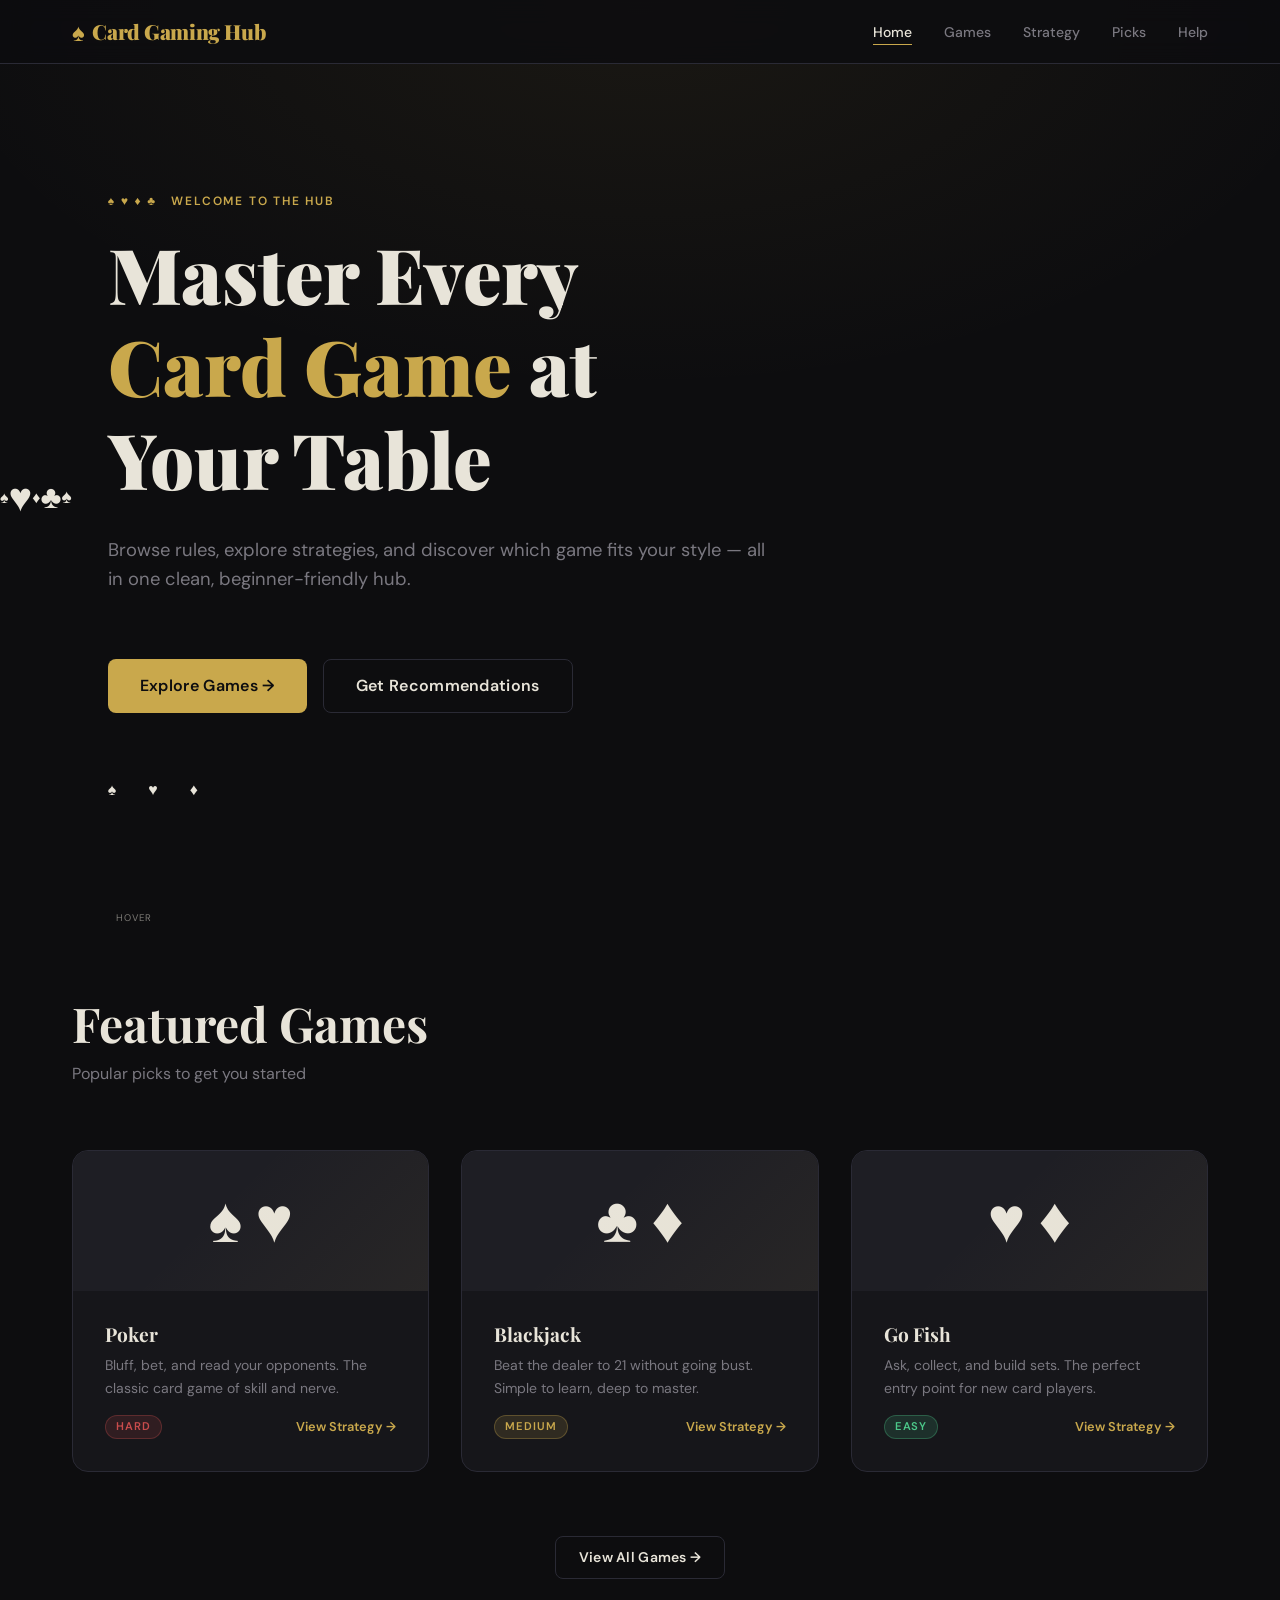
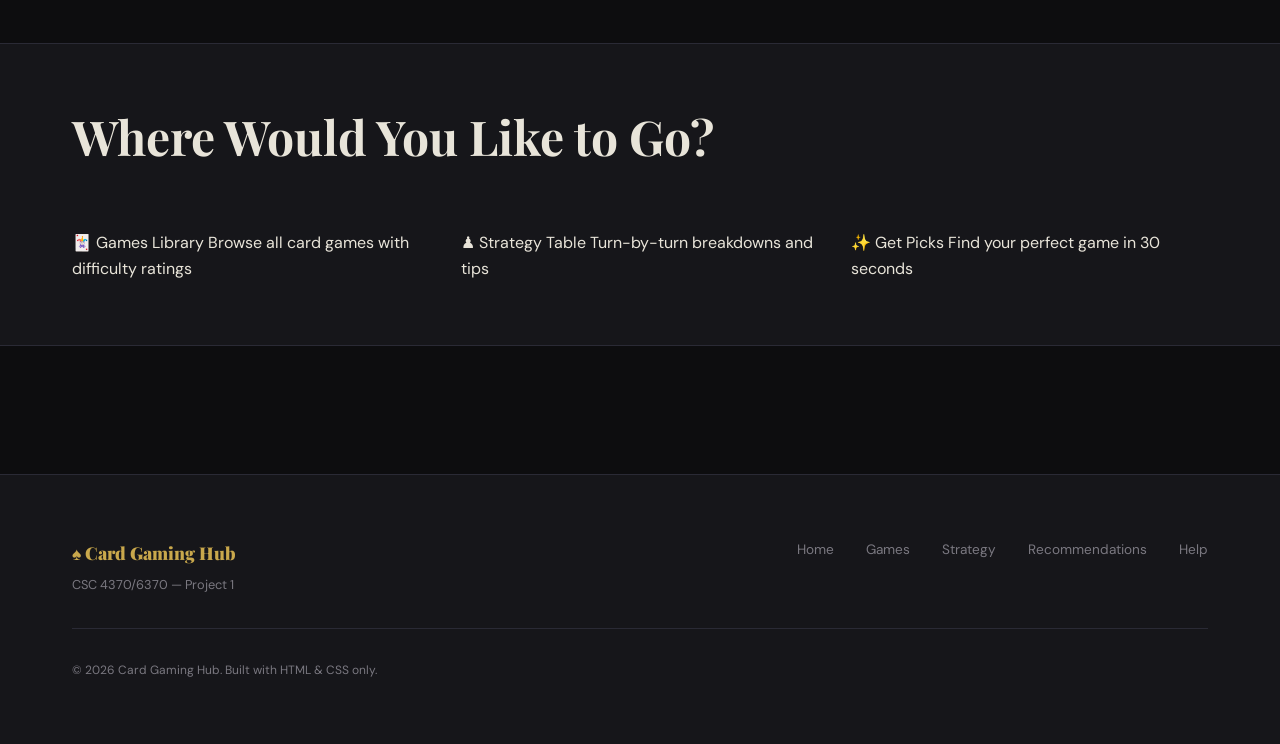
==== index.html @ ace617bd "Add homepage and games library pages Introduce index.html and games.html with full static content fo" ====
<!DOCTYPE html>
<html lang="en">
<head>
  <meta charset="UTF-8" />
  <meta name="viewport" content="width=device-width, initial-scale=1.0" />
  <meta name="description" content="Card Gaming Hub — Browse card games, learn strategies, and get personalized recommendations." />
  <title>Card Gaming Hub</title>
  <link rel="stylesheet" href="css/base.css" />
  <link rel="stylesheet" href="css/layout.css" />
  <link rel="stylesheet" href="css/components.css" />
  <link rel="stylesheet" href="css/animations.css" />
</head>
<body>

  <!-- ── Navigation ── -->
  <header role="banner">
    <nav class="navbar" aria-label="Main navigation">
      <div class="navbar__inner">
        <a href="index.html" class="navbar__logo" aria-label="Card Gaming Hub home">
          <span class="suit" aria-hidden="true">♠</span>
          Card Gaming Hub
        </a>
        <ul class="navbar__links" role="list">
          <li><a href="index.html" class="active" aria-current="page">Home</a></li>
          <li><a href="games.html">Games</a></li>
          <li><a href="strategy.html">Strategy</a></li>
          <li><a href="recommendations.html">Picks</a></li>
          <li><a href="about.html">Help</a></li>
        </ul>
      </div>
    </nav>
  </header>

  <!-- ── Main Content ── -->
  <main id="main-content">

    <!-- Hero Section -->
    <section class="hero" aria-labelledby="hero-title" style="
      min-height: 100vh;
      display: flex;
      align-items: center;
      position: relative;
      overflow: hidden;
      padding-top: 64px;
    ">
      <!-- Decorative floating suits -->
      <span class="suit-float" aria-hidden="true" style="top:15%; left:8%; animation-delay:0s;">♠</span>
      <span class="suit-float" aria-hidden="true" style="top:25%; right:10%; animation-delay:2s; font-size:2.5rem;">♥</span>
      <span class="suit-float" aria-hidden="true" style="bottom:30%; left:15%; animation-delay:4s; font-size:1rem;">♦</span>
      <span class="suit-float" aria-hidden="true" style="bottom:20%; right:18%; animation-delay:6s; font-size:2rem;">♣</span>
      <span class="suit-float" aria-hidden="true" style="top:60%; left:40%; animation-delay:3s; font-size:1.2rem;">♠</span>

      <!-- Background gradient -->
      <div aria-hidden="true" style="
        position:absolute; inset:0; z-index:0;
        background: radial-gradient(ellipse 80% 60% at 50% 0%, rgba(201,168,76,0.07) 0%, transparent 70%);
      "></div>

      <div class="container" style="position:relative; z-index:1; padding-top: var(--space-2xl); padding-bottom: var(--space-2xl);">
        <div style="max-width: 720px;">
          <p class="page-hero__eyebrow anim-fade-in" style="margin-bottom: var(--space-md);">
            ♠ ♥ ♦ ♣ &nbsp; Welcome to the Hub
          </p>
          <h1 id="hero-title" class="anim-fade-up delay-1" style="margin-bottom: var(--space-lg);">
            Master Every<br>
            <span class="accent">Card Game</span> at<br>
            Your Table
          </h1>
          <p class="anim-fade-up delay-2" style="
            font-size:1.15rem; color:var(--color-muted);
            max-width:52ch; margin-bottom: var(--space-xl);
          ">
            Browse rules, explore strategies, and discover which game fits your style —
            all in one clean, beginner-friendly hub.
          </p>
          <div class="anim-fade-up delay-3" style="display:flex; gap:var(--space-md); flex-wrap:wrap;">
            <a href="games.html" class="btn btn--primary btn--lg">
              Explore Games →
            </a>
            <a href="recommendations.html" class="btn btn--outline btn--lg">
              Get Recommendations
            </a>
          </div>
        </div>

        <!-- Hero card demo -->
        <div class="anim-fade-up delay-4" aria-hidden="true" style="
          margin-top: var(--space-xl);
          display: flex; gap: var(--space-lg); align-items: flex-end;
        ">
          <div class="flip-container" title="Hover to flip">
            <div class="flip-card" tabindex="0" role="img" aria-label="Card: Ace of Spades — strategy card">
              <div class="flip-card__face flip-card__front">
                ♠
                <span style="font-size:0.6rem; letter-spacing:.1em; position:absolute; bottom:6px; opacity:0.5; font-family:var(--font-body);">HOVER</span>
              </div>
              <div class="flip-card__face flip-card__back card-back-pattern">
              </div>
            </div>
          </div>
          <div class="flip-container" title="Hover to flip">
            <div class="flip-card" tabindex="0" role="img" aria-label="Card: King of Hearts — strategy card">
              <div class="flip-card__face flip-card__front red">
                ♥
              </div>
              <div class="flip-card__face flip-card__back card-back-pattern">
              </div>
            </div>
          </div>
          <div class="flip-container" title="Hover to flip">
            <div class="flip-card" tabindex="0" role="img" aria-label="Card: Queen of Diamonds — strategy card">
              <div class="flip-card__face flip-card__front red">
                ♦
              </div>
              <div class="flip-card__face flip-card__back card-back-pattern">
              </div>
            </div>
          </div>
        </div>
      </div>
    </section>

    <!-- Featured Games Section -->
    <section class="section" aria-labelledby="featured-title">
      <div class="container">
        <h2 id="featured-title" class="anim-fade-up" style="margin-bottom: 0.5rem;">Featured Games</h2>
        <p style="color:var(--color-muted); margin-bottom:var(--space-xl);" class="anim-fade-up delay-1">
          Popular picks to get you started
        </p>
        <div class="card-grid">
          <!-- Game Card 1 -->
          <article class="game-card anim-fade-up delay-1">
            <div class="game-card__visual">
              <span aria-hidden="true">♠ ♥</span>
            </div>
            <div class="game-card__body">
              <h3 class="game-card__title">Poker</h3>
              <p class="game-card__desc">Bluff, bet, and read your opponents. The classic card game of skill and nerve.</p>
              <div class="game-card__footer">
                <span class="badge badge--hard">Hard</span>
                <a href="strategy.html?game=poker" class="game-card__link">View Strategy →</a>
              </div>
            </div>
          </article>
          <!-- Game Card 2 -->
          <article class="game-card anim-fade-up delay-2">
            <div class="game-card__visual">
              <span aria-hidden="true">♣ ♦</span>
            </div>
            <div class="game-card__body">
              <h3 class="game-card__title">Blackjack</h3>
              <p class="game-card__desc">Beat the dealer to 21 without going bust. Simple to learn, deep to master.</p>
              <div class="game-card__footer">
                <span class="badge badge--medium">Medium</span>
                <a href="strategy.html?game=blackjack" class="game-card__link">View Strategy →</a>
              </div>
            </div>
          </article>
          <!-- Game Card 3 -->
          <article class="game-card anim-fade-up delay-3">
            <div class="game-card__visual">
              <span aria-hidden="true">♥ ♦</span>
            </div>
            <div class="game-card__body">
              <h3 class="game-card__title">Go Fish</h3>
              <p class="game-card__desc">Ask, collect, and build sets. The perfect entry point for new card players.</p>
              <div class="game-card__footer">
                <span class="badge badge--easy">Easy</span>
                <a href="strategy.html?game=gofish" class="game-card__link">View Strategy →</a>
              </div>
            </div>
          </article>
        </div>
        <div style="text-align:center; margin-top: var(--space-xl);">
          <a href="games.html" class="btn btn--outline">View All Games →</a>
        </div>
      </div>
    </section>

    <!-- Quick Nav Cards Section -->
    <section class="section" aria-labelledby="nav-section-title" style="background: var(--color-surface); border-top: 1px solid var(--color-border); border-bottom: 1px solid var(--color-border);">
      <div class="container">
        <h2 id="nav-section-title" class="anim-fade-up" style="margin-bottom: var(--space-xl);">Where Would You Like to Go?</h2>
        <nav aria-label="Hub sections" class="card-grid">
          <a href="games.html" class="nav-card anim-fade-up delay-1">
            <span class="nav-card__icon" aria-hidden="true">🃏</span>
            <span class="nav-card__title">Games Library</span>
            <span class="nav-card__desc">Browse all card games with difficulty ratings</span>
          </a>
          <a href="strategy.html" class="nav-card anim-fade-up delay-2">
            <span class="nav-card__icon" aria-hidden="true">♟</span>
            <span class="nav-card__title">Strategy Table</span>
            <span class="nav-card__desc">Turn-by-turn breakdowns and tips</span>
          </a>
          <a href="recommendations.html" class="nav-card anim-fade-up delay-3">
            <span class="nav-card__icon" aria-hidden="true">✨</span>
            <span class="nav-card__title">Get Picks</span>
            <span class="nav-card__desc">Find your perfect game in 30 seconds</span>
          </a>
        </nav>
      </div>
    </section>

  </main>

  <!-- ── Footer ── -->
  <footer class="site-footer" role="contentinfo">
    <div class="container">
      <div class="site-footer__inner">
        <div class="site-footer__brand">
          ♠ Card Gaming Hub
          <p>CSC 4370/6370 — Project 1</p>
        </div>
        <nav class="site-footer__nav" aria-label="Footer navigation">
          <a href="index.html">Home</a>
          <a href="games.html">Games</a>
          <a href="strategy.html">Strategy</a>
          <a href="recommendations.html">Recommendations</a>
          <a href="about.html">Help</a>
        </nav>
      </div>
      <div class="site-footer__bottom">
        &copy; 2026 Card Gaming Hub. Built with HTML &amp; CSS only.
      </div>
    </div>
  </footer>

  <script src="js/main.js"></script>
</body>
</html>
---- css/base.css ----
@import url('https://fonts.googleapis.com/css2?family=Playfair+Display:wght@400;700;900&family=DM+Sans:wght@300;400;500;600&display=swap');

/* ── CSS Custom Properties ── */
:root {
  /* Color Palette */
  --color-bg:        #0d0d0f;
  --color-surface:   #16161a;
  --color-surface-2: #1e1e24;
  --color-border:    #2a2a35;
  --color-accent:    #c9a84c;
  --color-accent-dim:#7a6030;
  --color-red:       #c94c4c;
  --color-green:     #4cc98a;
  --color-text:      #e8e4d9;
  --color-muted:     #7a7880;

  /* Typography */
  --font-display: 'Playfair Display', Georgia, serif;
  --font-body:    'DM Sans', sans-serif;

  /* Spacing Scale */
  --space-xs:  0.25rem;
  --space-sm:  0.5rem;
  --space-md:  1rem;
  --space-lg:  2rem;
  --space-xl:  4rem;
  --space-2xl: 8rem;

  /* Radii */
  --radius-sm: 4px;
  --radius-md: 8px;
  --radius-lg: 16px;
  --radius-xl: 24px;

  /* Shadows */
  --shadow-card: 0 4px 24px rgba(0,0,0,0.5);
  --shadow-glow: 0 0 32px rgba(201,168,76,0.15);

  /* Transitions */
  --transition-fast: 150ms ease;
  --transition-base: 300ms ease;
  --transition-slow: 600ms ease;
}

/* ── Reset ── */
*, *::before, *::after {
  box-sizing: border-box;
  margin: 0;
  padding: 0;
}

html {
  font-size: 16px;
  scroll-behavior: smooth;
}

body {
  font-family: var(--font-body);
  background-color: var(--color-bg);
  color: var(--color-text);
  line-height: 1.6;
  min-height: 100vh;
  -webkit-font-smoothing: antialiased;
}

img {
  max-width: 100%;
  display: block;
}

a {
  color: inherit;
  text-decoration: none;
}

ul, ol {
  list-style: none;
}

button {
  font-family: inherit;
  cursor: pointer;
  border: none;
  background: none;
}

/* ── Typography Scale ── */
h1, h2, h3, h4 {
  font-family: var(--font-display);
  line-height: 1.2;
}

h1 { font-size: clamp(2.5rem, 6vw, 5rem); font-weight: 900; }
h2 { font-size: clamp(1.8rem, 4vw, 3rem); font-weight: 700; }
h3 { font-size: clamp(1.2rem, 2.5vw, 1.8rem); font-weight: 700; }
h4 { font-size: 1.1rem; font-weight: 600; }

p { max-width: 65ch; }

/* ── Utility Classes ── */
.container {
  width: 100%;
  max-width: 1200px;
  margin: 0 auto;
  padding: 0 var(--space-lg);
}

.section {
  padding: var(--space-xl) 0;
}

.accent { color: var(--color-accent); }

.badge {
  display: inline-block;
  padding: 2px 10px;
  border-radius: 999px;
  font-size: 0.7rem;
  font-weight: 600;
  letter-spacing: 0.08em;
  text-transform: uppercase;
}
.badge--easy   { background: rgba(76,201,138,0.15); color: var(--color-green); border: 1px solid rgba(76,201,138,0.3); }
.badge--medium { background: rgba(201,168,76,0.15); color: var(--color-accent); border: 1px solid rgba(201,168,76,0.3); }
.badge--hard   { background: rgba(201,76,76,0.15);  color: var(--color-red);   border: 1px solid rgba(201,76,76,0.3); }

/* ── Reduced Motion ── */
@media (prefers-reduced-motion: reduce) {
  *, *::before, *::after {
    animation-duration: 0.01ms !important;
    transition-duration: 0.01ms !important;
  }
}
---- css/layout.css ----
/* ── Top Navigation ── */
.navbar {
  position: fixed;
  top: 0;
  left: 0;
  right: 0;
  z-index: 100;
  background: rgba(13,13,15,0.88);
  backdrop-filter: blur(12px);
  -webkit-backdrop-filter: blur(12px);
  border-bottom: 1px solid var(--color-border);
  height: 64px;
  display: flex;
  align-items: center;
}

.navbar__inner {
  display: flex;
  align-items: center;
  justify-content: space-between;
  width: 100%;
  max-width: 1200px;
  margin: 0 auto;
  padding: 0 var(--space-lg);
}

.navbar__logo {
  font-family: var(--font-display);
  font-size: 1.3rem;
  font-weight: 900;
  color: var(--color-accent);
  letter-spacing: -0.02em;
  display: flex;
  align-items: center;
  gap: var(--space-sm);
}

.navbar__logo .suit {
  font-size: 1.5rem;
}

.navbar__links {
  display: flex;
  gap: var(--space-lg);
  align-items: center;
}

.navbar__links a {
  font-size: 0.875rem;
  font-weight: 500;
  color: var(--color-muted);
  transition: color var(--transition-fast);
  position: relative;
  padding-bottom: 2px;
}

.navbar__links a::after {
  content: '';
  position: absolute;
  bottom: -2px;
  left: 0;
  width: 0;
  height: 1px;
  background: var(--color-accent);
  transition: width var(--transition-base);
}

.navbar__links a:hover,
.navbar__links a.active {
  color: var(--color-text);
}

.navbar__links a:hover::after,
.navbar__links a.active::after {
  width: 100%;
}

/* Focus state for accessibility */
.navbar__links a:focus-visible {
  outline: 2px solid var(--color-accent);
  outline-offset: 4px;
  border-radius: 2px;
}

/* ── Page Hero / Header ── */
.page-hero {
  padding-top: calc(64px + var(--space-xl));
  padding-bottom: var(--space-xl);
  border-bottom: 1px solid var(--color-border);
}

.page-hero__eyebrow {
  font-size: 0.75rem;
  font-weight: 600;
  letter-spacing: 0.15em;
  text-transform: uppercase;
  color: var(--color-accent);
  margin-bottom: var(--space-md);
}

.page-hero__title {
  margin-bottom: var(--space-md);
}

.page-hero__subtitle {
  font-size: 1.1rem;
  color: var(--color-muted);
  max-width: 55ch;
}

/* ── Card Grid ── */
.card-grid {
  display: grid;
  grid-template-columns: repeat(auto-fill, minmax(280px, 1fr));
  gap: var(--space-lg);
}

.card-grid--2col {
  grid-template-columns: repeat(auto-fill, minmax(380px, 1fr));
}

/* ── Game Card ── */
.game-card {
  background: var(--color-surface);
  border: 1px solid var(--color-border);
  border-radius: var(--radius-lg);
  overflow: hidden;
  transition: transform var(--transition-base), box-shadow var(--transition-base), border-color var(--transition-base);
  cursor: pointer;
}

.game-card:hover {
  transform: translateY(-6px);
  box-shadow: var(--shadow-glow);
  border-color: var(--color-accent-dim);
}

.game-card:focus-visible {
  outline: 2px solid var(--color-accent);
  outline-offset: 3px;
}

.game-card__visual {
  height: 140px;
  background: var(--color-surface-2);
  display: flex;
  align-items: center;
  justify-content: center;
  font-size: 4rem;
  position: relative;
  overflow: hidden;
}

.game-card__visual::before {
  content: '';
  position: absolute;
  inset: 0;
  background: linear-gradient(135deg, transparent 40%, rgba(201,168,76,0.06));
}

.game-card__body {
  padding: var(--space-lg);
}

.game-card__title {
  font-family: var(--font-display);
  font-size: 1.2rem;
  font-weight: 700;
  margin-bottom: var(--space-sm);
}

.game-card__desc {
  font-size: 0.875rem;
  color: var(--color-muted);
  margin-bottom: var(--space-md);
  max-width: 100%;
}

.game-card__footer {
  display: flex;
  align-items: center;
  justify-content: space-between;
}

.game-card__link {
  font-size: 0.8rem;
  font-weight: 600;
  color: var(--color-accent);
  display: flex;
  align-items: center;
  gap: 4px;
  transition: gap var(--transition-fast);
}

.game-card:hover .game-card__link {
  gap: 8px;
}

/* ── Footer ── */
.site-footer {
  background: var(--color-surface);
  border-top: 1px solid var(--color-border);
  padding: var(--space-xl) 0;
  margin-top: var(--space-2xl);
}

.site-footer__inner {
  display: flex;
  justify-content: space-between;
  align-items: flex-start;
  gap: var(--space-xl);
  flex-wrap: wrap;
}

.site-footer__brand {
  font-family: var(--font-display);
  font-size: 1.1rem;
  font-weight: 900;
  color: var(--color-accent);
}

.site-footer__brand p {
  font-family: var(--font-body);
  font-size: 0.8rem;
  color: var(--color-muted);
  font-weight: 400;
  margin-top: var(--space-sm);
}

.site-footer__nav {
  display: flex;
  gap: var(--space-lg);
  flex-wrap: wrap;
}

.site-footer__nav a {
  font-size: 0.85rem;
  color: var(--color-muted);
  transition: color var(--transition-fast);
}

.site-footer__nav a:hover {
  color: var(--color-text);
}

.site-footer__nav a:focus-visible {
  outline: 2px solid var(--color-accent);
  outline-offset: 3px;
  border-radius: 2px;
}

.site-footer__bottom {
  margin-top: var(--space-lg);
  padding-top: var(--space-lg);
  border-top: 1px solid var(--color-border);
  font-size: 0.75rem;
  color: var(--color-muted);
}

/* ── Responsive Layout ── */
@media (max-width: 768px) {
  .navbar__links {
    gap: var(--space-md);
  }

  .navbar__links a {
    font-size: 0.8rem;
  }

  .card-grid,
  .card-grid--2col {
    grid-template-columns: 1fr;
  }

  .site-footer__inner {
    flex-direction: column;
    gap: var(--space-lg);
  }
}

@media (max-width: 480px) {
  .navbar__links {
    gap: var(--space-sm);
  }
}
---- css/components.css ----
/* ── Buttons ── */
.btn {
  display: inline-flex;
  align-items: center;
  gap: var(--space-sm);
  padding: 0.6rem 1.4rem;
  border-radius: var(--radius-md);
  font-family: var(--font-body);
  font-size: 0.875rem;
  font-weight: 600;
  letter-spacing: 0.02em;
  cursor: pointer;
  transition: transform var(--transition-fast), box-shadow var(--transition-fast), background var(--transition-fast);
  border: none;
  text-decoration: none;
}

.btn:focus-visible {
  outline: 2px solid var(--color-accent);
  outline-offset: 3px;
}

.btn:active {
  transform: scale(0.97);
}

.btn--primary {
  background: var(--color-accent);
  color: #0d0d0f;
}

.btn--primary:hover {
  background: #d4b45a;
  box-shadow: 0 4px 20px rgba(201,168,76,0.35);
  transform: translateY(-1px);
}

.btn--outline {
  background: transparent;
  color: var(--color-text);
  border: 1px solid var(--color-border);
}

.btn--outline:hover {
  border-color: var(--color-accent);
  color: var(--color-accent);
  transform: translateY(-1px);
}

.btn--ghost {
  background: transparent;
  color: var(--color-muted);
  padding: 0.5rem;
}

.btn--ghost:hover {
  color: var(--color-text);
}

.btn--lg {
  padding: 0.85rem 2rem;
  font-size: 1rem;
}

/* ── Strategy Table ── */
.strategy-table-wrapper {
  overflow-x: auto;
  border-radius: var(--radius-lg);
  border: 1px solid var(--color-border);
}

.strategy-table {
  width: 100%;
  border-collapse: collapse;
  font-size: 0.9rem;
}

.strategy-table thead {
  background: var(--color-surface-2);
}

.strategy-table th {
  padding: var(--space-md) var(--space-lg);
  text-align: left;
  font-size: 0.75rem;
  font-weight: 600;
  letter-spacing: 0.1em;
  text-transform: uppercase;
  color: var(--color-muted);
  border-bottom: 1px solid var(--color-border);
}

.strategy-table td {
  padding: var(--space-md) var(--space-lg);
  border-bottom: 1px solid rgba(42,42,53,0.5);
  color: var(--color-text);
  vertical-align: top;
}

.strategy-table tbody tr {
  transition: background var(--transition-fast);
}

.strategy-table tbody tr:hover {
  background: rgba(201,168,76,0.04);
}

.strategy-table tbody tr:last-child td {
  border-bottom: none;
}

.strategy-table .turn-number {
  font-family: var(--font-display);
  font-weight: 700;
  color: var(--color-accent);
  white-space: nowrap;
}

.strategy-table .tip-cell {
  font-style: italic;
  font-size: 0.82rem;
  color: var(--color-muted);
}

/* ── Turn Indicator ── */
.turn-indicator {
  display: inline-flex;
  align-items: center;
  gap: var(--space-sm);
  padding: 4px 12px;
  border-radius: 999px;
  font-size: 0.75rem;
  font-weight: 600;
  letter-spacing: 0.05em;
}

.turn-indicator--active {
  background: rgba(76,201,138,0.12);
  color: var(--color-green);
  border: 1px solid rgba(76,201,138,0.25);
}

.turn-indicator--active::before {
  content: '';
  width: 6px;
  height: 6px;
  border-radius: 50%;
  background: var(--color-green);
  animation: pulse 1.5s ease-in-out infinite;
}

.turn-indicator--waiting {
  background: rgba(122,96,48,0.15);
  color: var(--color-accent-dim);
  border: 1px solid rgba(122,96,48,0.25);
}

/* ── Recommendation Card ── */
.rec-card {
  background: var(--color-surface);
  border: 1px solid var(--color-border);
  border-radius: var(--radius-lg);
  padding: var(--space-lg);
  position: relative;
  overflow: hidden;
  transition: transform var(--transition-base), border-color var(--transition-base);
}

.rec-card::before {
  content: '';
  position: absolute;
  top: 0;
  left: 0;
  right: 0;
  height: 2px;
  background: linear-gradient(90deg, var(--color-accent), transparent);
}

.rec-card:hover {
  transform: translateY(-4px);
  border-color: var(--color-accent-dim);
}

.rec-card__confidence {
  display: flex;
  align-items: center;
  gap: var(--space-sm);
  margin-bottom: var(--space-md);
}

.confidence-bar {
  flex: 1;
  height: 4px;
  background: var(--color-border);
  border-radius: 2px;
  overflow: hidden;
}

.confidence-bar__fill {
  height: 100%;
  background: linear-gradient(90deg, var(--color-accent-dim), var(--color-accent));
  border-radius: 2px;
  transition: width 800ms cubic-bezier(0.4,0,0.2,1);
}

.confidence-label {
  font-size: 0.7rem;
  font-weight: 700;
  color: var(--color-accent);
  white-space: nowrap;
}

.rec-card__why {
  font-size: 0.78rem;
  color: var(--color-muted);
  margin-top: var(--space-sm);
  padding: var(--space-sm) var(--space-md);
  background: var(--color-surface-2);
  border-radius: var(--radius-sm);
  border-left: 2px solid var(--color-accent-dim);
}

/* ── Preference Form ── */
.pref-group {
  margin-bottom: var(--space-lg);
}

.pref-group__label {
  display: block;
  font-size: 0.8rem;
  font-weight: 600;
  letter-spacing: 0.08em;
  text-transform: uppercase;
  color: var(--color-muted);
  margin-bottom: var(--space-sm);
}

.pref-options {
  display: flex;
  flex-wrap: wrap;
  gap: var(--space-sm);
}

.pref-option {
  position: relative;
}

.pref-option input[type="radio"],
.pref-option input[type="checkbox"] {
  position: absolute;
  opacity: 0;
  width: 0;
  height: 0;
}

.pref-option label {
  display: inline-flex;
  align-items: center;
  gap: 6px;
  padding: 6px 16px;
  border: 1px solid var(--color-border);
  border-radius: var(--radius-md);
  font-size: 0.85rem;
  cursor: pointer;
  transition: all var(--transition-fast);
  user-select: none;
}

.pref-option label:hover {
  border-color: var(--color-accent-dim);
  color: var(--color-accent);
}

.pref-option input:checked + label {
  background: rgba(201,168,76,0.12);
  border-color: var(--color-accent);
  color: var(--color-accent);
}

.pref-option input:focus-visible + label {
  outline: 2px solid var(--color-accent);
  outline-offset: 2px;
}

/* ── Zone Areas (Strategy) ── */
.play-area {
  display: grid;
  grid-template-columns: repeat(3, 1fr);
  gap: var(--space-md);
  margin: var(--space-lg) 0;
}

.zone {
  background: var(--color-surface);
  border: 1px dashed var(--color-border);
  border-radius: var(--radius-lg);
  padding: var(--space-lg);
  text-align: center;
  min-height: 120px;
  display: flex;
  flex-direction: column;
  align-items: center;
  justify-content: center;
  gap: var(--space-sm);
  transition: border-color var(--transition-base), background var(--transition-base);
}

.zone:hover {
  border-color: var(--color-accent-dim);
  background: var(--color-surface-2);
}

.zone__label {
  font-size: 0.7rem;
  font-weight: 700;
  letter-spacing: 0.12em;
  text-transform: uppercase;
  color: var(--color-muted);
}

.zone__icon {
  font-size: 2rem;
}

/* ── Mini Playing Card ── */
.mini-card {
  display: inline-flex;
  flex-direction: column;
  align-items: center;
  justify-content: space-between;
  width: 48px;
  height: 68px;
  background: var(--color-text);
  border-radius: 6px;
  padding: 4px;
  box-shadow: var(--shadow-card);
  font-weight: 900;
  font-family: var(--font-display);
  position: relative;
}

.mini-card.red { color: var(--color-red); }
.mini-card.black { color: #111; }

.mini-card__rank {
  font-size: 0.9rem;
  line-height: 1;
  align-self: flex-start;
}

.mini-card__suit {
  font-size: 1.3rem;
}

/* ── Keyframe Animations ── */
@keyframes pulse {
  0%, 100% { opacity: 1; transform: scale(1); }
  50%       { opacity: 0.5; transform: scale(0.8); }
}

@keyframes fadeInUp {
  from { opacity: 0; transform: translateY(20px); }
  to   { opacity: 1; transform: translateY(0); }
}

@keyframes fadeIn {
  from { opacity: 0; }
  to   { opacity: 1; }
}

@keyframes slideDown {
  from { opacity: 0; transform: translateY(-10px); }
  to   { opacity: 1; transform: translateY(0); }
}

/* ── Responsive Components ── */
@media (max-width: 768px) {
  .play-area {
    grid-template-columns: 1fr;
  }

  .strategy-table th,
  .strategy-table td {
    padding: var(--space-sm) var(--space-md);
  }
}
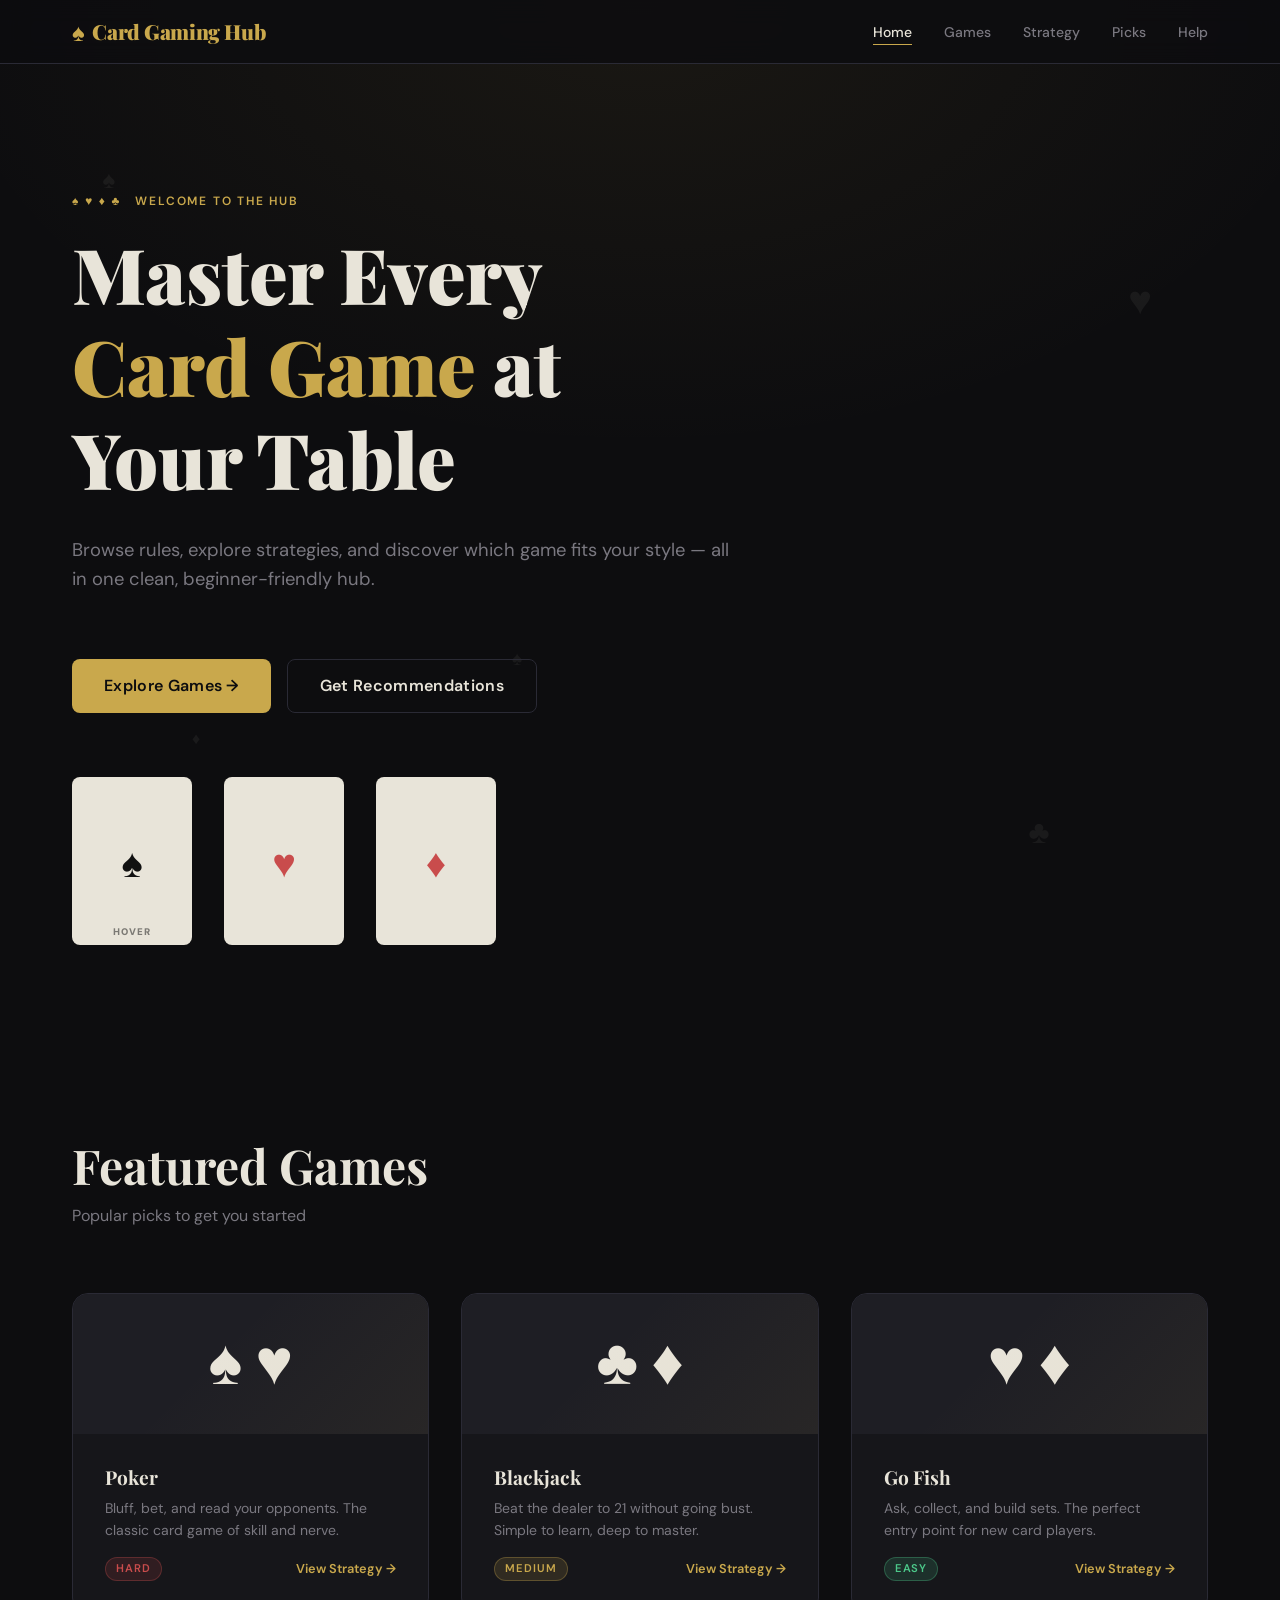
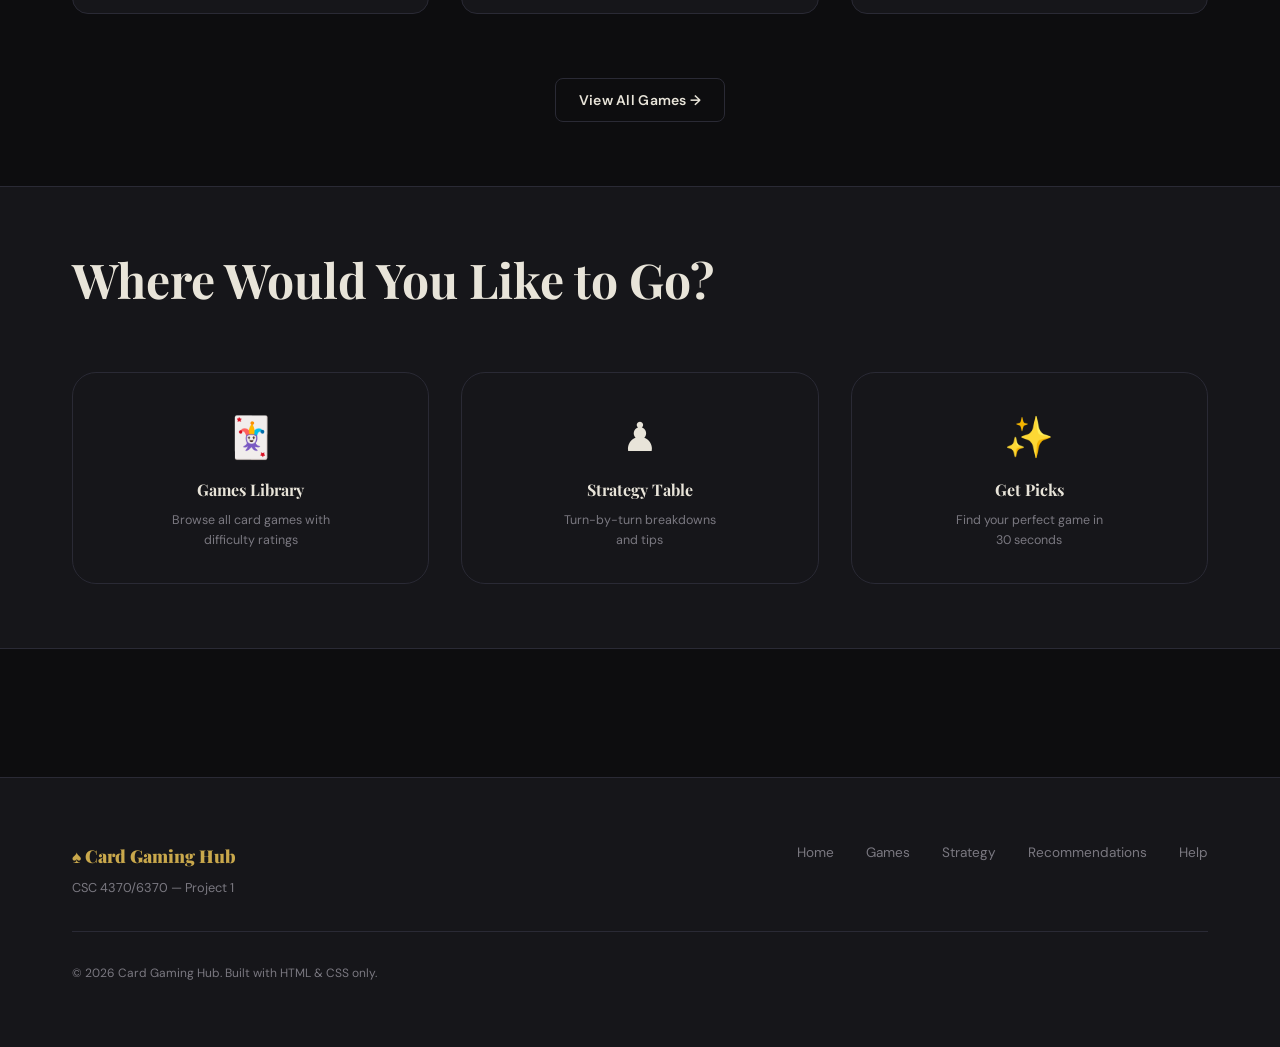
==== commit f417d109: "Remove main.js; add animations.css & rec page Delete main.js and remove its <script> includes from i" ====
--- a/index.html
+++ b/index.html
@@ -225,6 +225,5 @@
     </div>
   </footer>
 
-  <script src="js/main.js"></script>
 </body>
-</html>+</html>
--- a/css/animations.css
+++ b/css/animations.css
@@ -0,0 +1,244 @@
+/* ── Card Flip (CSS-only) ── */
+.flip-container {
+  perspective: 800px;
+}
+
+.flip-card {
+  width: 120px;
+  height: 168px;
+  position: relative;
+  transform-style: preserve-3d;
+  transition: transform 600ms cubic-bezier(0.4, 0, 0.2, 1);
+  cursor: pointer;
+}
+
+.flip-card:hover,
+.flip-card:focus-within {
+  transform: rotateY(180deg);
+}
+
+.flip-card__face {
+  position: absolute;
+  inset: 0;
+  backface-visibility: hidden;
+  -webkit-backface-visibility: hidden;
+  border-radius: var(--radius-md);
+  display: flex;
+  flex-direction: column;
+  align-items: center;
+  justify-content: center;
+}
+
+.flip-card__front {
+  background: var(--color-text);
+  color: #111;
+  font-family: var(--font-display);
+  font-weight: 900;
+  font-size: 2.5rem;
+}
+
+.flip-card__front.red { color: var(--color-red); }
+
+.flip-card__back {
+  background: var(--color-surface-2);
+  border: 1px solid var(--color-border);
+  transform: rotateY(180deg);
+  padding: var(--space-md);
+  text-align: center;
+}
+
+.flip-card__back h4 {
+  font-size: 0.85rem;
+  color: var(--color-accent);
+  margin-bottom: 6px;
+}
+
+.flip-card__back p {
+  font-size: 0.72rem;
+  color: var(--color-muted);
+  max-width: 100%;
+}
+
+/* ── Card Back Pattern ── */
+.card-back-pattern {
+  background-color: #1a2540;
+  background-image:
+    repeating-linear-gradient(
+      45deg,
+      rgba(201,168,76,0.08) 0px,
+      rgba(201,168,76,0.08) 1px,
+      transparent 1px,
+      transparent 8px
+    ),
+    repeating-linear-gradient(
+      -45deg,
+      rgba(201,168,76,0.08) 0px,
+      rgba(201,168,76,0.08) 1px,
+      transparent 1px,
+      transparent 8px
+    );
+  border: 2px solid rgba(201,168,76,0.3);
+}
+
+/* ── Page Entrance Animations ── */
+.anim-fade-up {
+  opacity: 0;
+  transform: translateY(24px);
+  animation: fadeInUp 0.6s ease forwards;
+}
+
+.anim-fade-in {
+  opacity: 0;
+  animation: fadeIn 0.5s ease forwards;
+}
+
+/* Staggered delays */
+.delay-1 { animation-delay: 0.1s; }
+.delay-2 { animation-delay: 0.2s; }
+.delay-3 { animation-delay: 0.3s; }
+.delay-4 { animation-delay: 0.4s; }
+.delay-5 { animation-delay: 0.5s; }
+.delay-6 { animation-delay: 0.6s; }
+
+/* ── Hover Transforms on Nav Cards ── */
+.nav-card {
+  background: var(--color-surface);
+  border: 1px solid var(--color-border);
+  border-radius: var(--radius-xl);
+  padding: var(--space-lg) var(--space-xl);
+  text-align: center;
+  cursor: pointer;
+  transition:
+    transform 250ms cubic-bezier(0.34, 1.56, 0.64, 1),
+    box-shadow var(--transition-base),
+    border-color var(--transition-base);
+  display: flex;
+  flex-direction: column;
+  align-items: center;
+  gap: var(--space-sm);
+  text-decoration: none;
+  color: inherit;
+}
+
+.nav-card:hover {
+  transform: translateY(-8px) scale(1.02);
+  box-shadow: var(--shadow-glow), var(--shadow-card);
+  border-color: var(--color-accent-dim);
+}
+
+.nav-card:focus-visible {
+  outline: 2px solid var(--color-accent);
+  outline-offset: 4px;
+}
+
+.nav-card__icon {
+  font-size: 2.5rem;
+  transition: transform 300ms cubic-bezier(0.34, 1.56, 0.64, 1);
+}
+
+.nav-card:hover .nav-card__icon {
+  transform: scale(1.2) rotate(-5deg);
+}
+
+.nav-card__title {
+  font-family: var(--font-display);
+  font-size: 1rem;
+  font-weight: 700;
+  color: var(--color-text);
+}
+
+.nav-card__desc {
+  font-size: 0.78rem;
+  color: var(--color-muted);
+  max-width: 20ch;
+}
+
+/* ── Deck Stack Animation ── */
+.deck-stack {
+  position: relative;
+  width: 100px;
+  height: 140px;
+}
+
+.deck-stack .stack-card {
+  position: absolute;
+  width: 80px;
+  height: 112px;
+  border-radius: var(--radius-md);
+  border: 1px solid rgba(201,168,76,0.2);
+  transition: transform var(--transition-base);
+}
+
+.deck-stack .stack-card:nth-child(1) { transform: rotate(-6deg); top: 12px; left: 10px; background: #1a2030; }
+.deck-stack .stack-card:nth-child(2) { transform: rotate(-2deg); top: 6px;  left: 10px; background: #1e2535; }
+.deck-stack .stack-card:nth-child(3) { transform: rotate(2deg);  top: 0;    left: 10px; background: var(--color-surface); }
+
+.deck-stack:hover .stack-card:nth-child(1) { transform: rotate(-12deg) translateX(-8px); }
+.deck-stack:hover .stack-card:nth-child(2) { transform: rotate(-4deg)  translateX(-3px); }
+.deck-stack:hover .stack-card:nth-child(3) { transform: rotate(4deg)   translateX(3px); }
+
+/* ── Suit Spinner (Hero decoration) ── */
+.suit-float {
+  position: absolute;
+  font-size: 1.5rem;
+  opacity: 0.06;
+  animation: floatSuit 8s ease-in-out infinite;
+  pointer-events: none;
+  user-select: none;
+}
+
+@keyframes floatSuit {
+  0%, 100% { transform: translateY(0) rotate(0deg); }
+  33%       { transform: translateY(-20px) rotate(8deg); }
+  66%       { transform: translateY(10px) rotate(-5deg); }
+}
+
+/* ── Slide-in Content Sections ── */
+.section-reveal {
+  opacity: 0;
+  transform: translateY(30px);
+  animation: fadeInUp 0.7s ease forwards;
+  animation-play-state: paused;
+}
+
+.section-reveal.visible {
+  animation-play-state: running;
+}
+
+/* ── Keyframes (shared / referenced by components.css) ── */
+@keyframes fadeInUp {
+  from { opacity: 0; transform: translateY(20px); }
+  to   { opacity: 1; transform: translateY(0); }
+}
+
+@keyframes fadeIn {
+  from { opacity: 0; }
+  to   { opacity: 1; }
+}
+
+/* ── Responsive Animations ── */
+@media (max-width: 768px) {
+  .flip-card {
+    width: 90px;
+    height: 126px;
+  }
+}
+
+/* ── Reduced Motion Override ── */
+@media (prefers-reduced-motion: reduce) {
+  .flip-card,
+  .nav-card,
+  .game-card,
+  .deck-stack .stack-card,
+  .suit-float {
+    transition: none;
+    animation: none;
+  }
+
+  .anim-fade-up,
+  .anim-fade-in {
+    opacity: 1;
+    transform: none;
+    animation: none;
+  }
+}
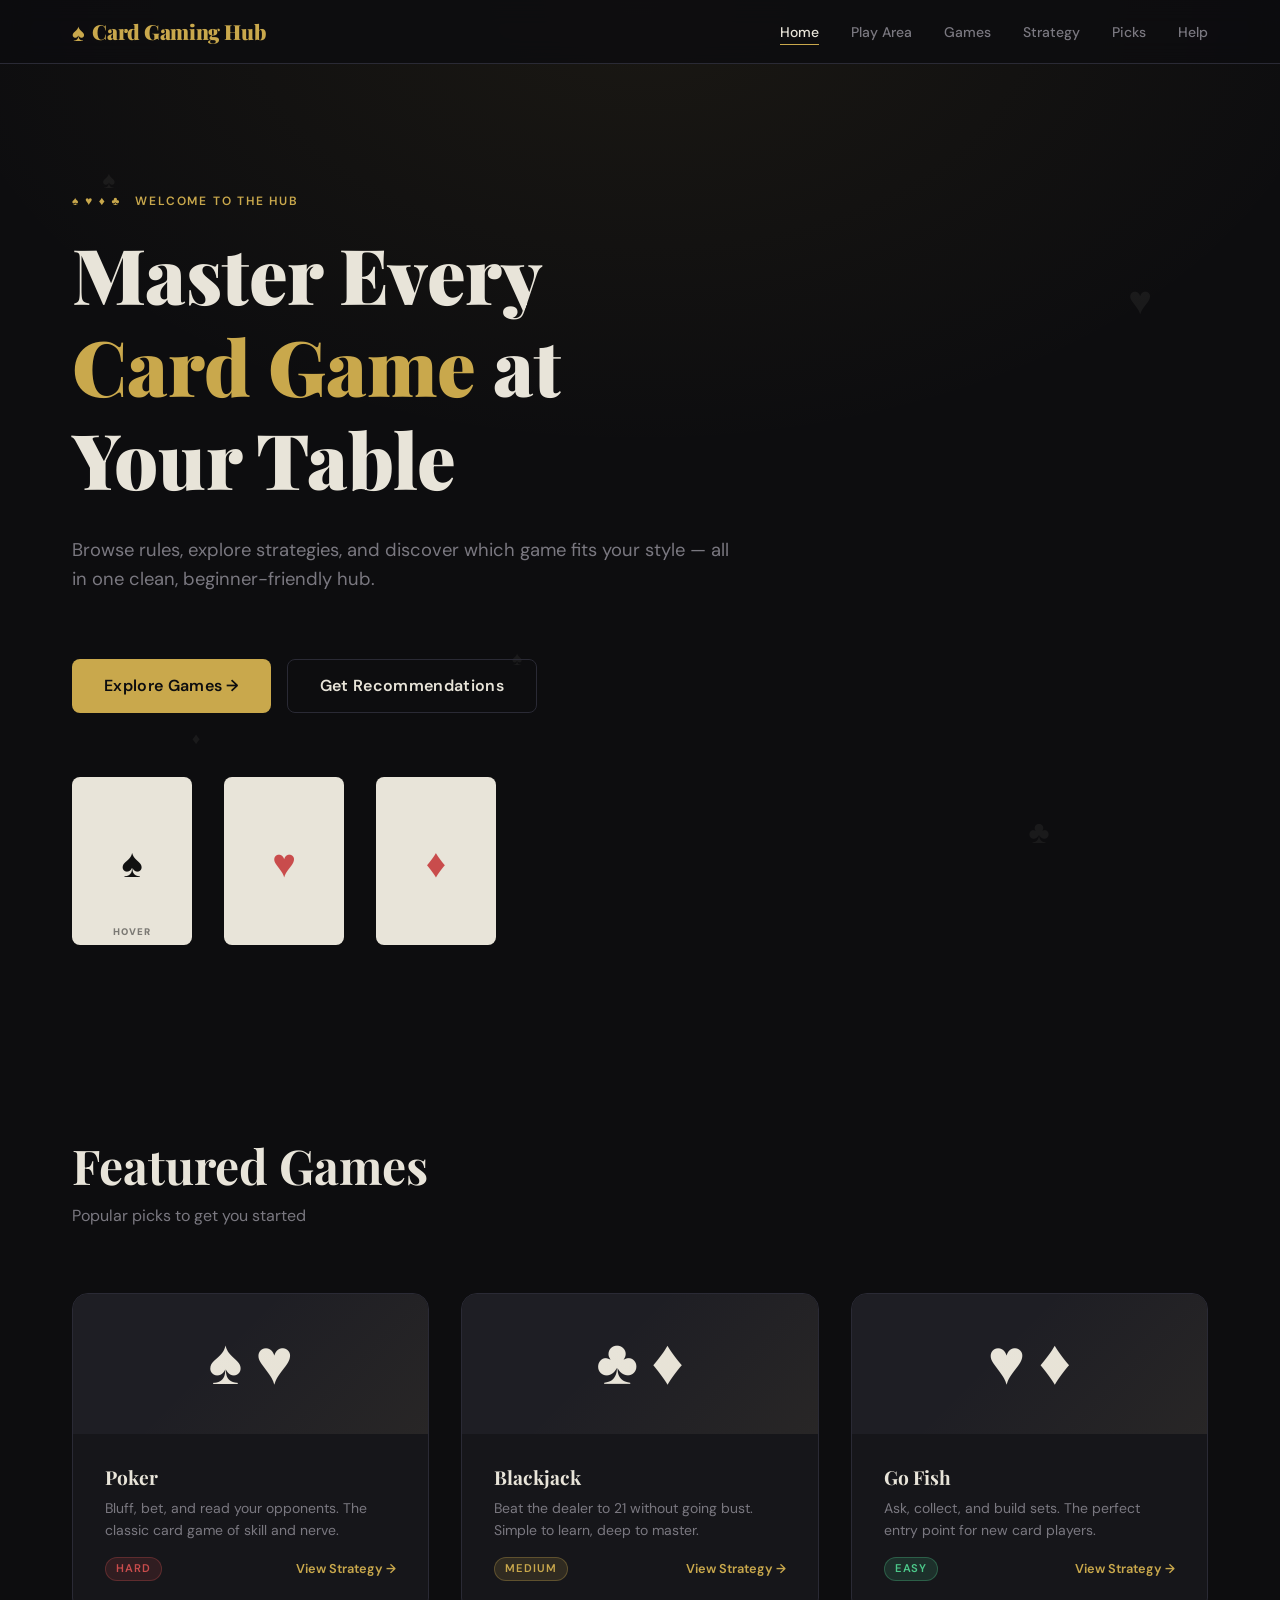
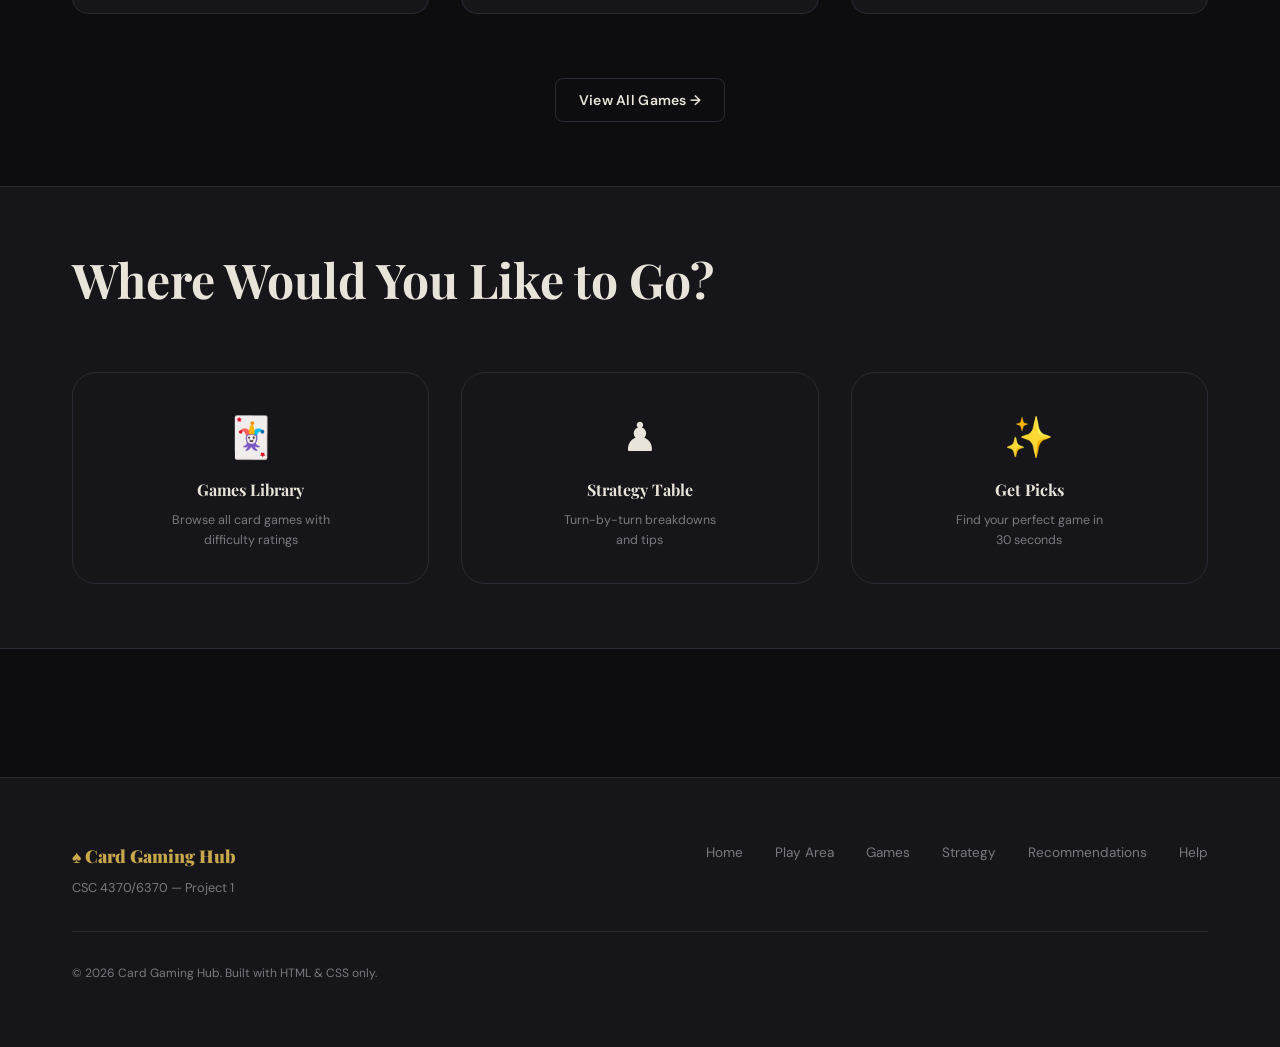
==== commit 7bbf82b5: "Add Play Area and Kanban pages; update navigation Introduce a full Play Area (play-area.html) and a " ====
--- a/index.html
+++ b/index.html
@@ -22,6 +22,7 @@
         </a>
         <ul class="navbar__links" role="list">
           <li><a href="index.html" class="active" aria-current="page">Home</a></li>
+          <li><a href="play-area.html">Play Area</a></li>
           <li><a href="games.html">Games</a></li>
           <li><a href="strategy.html">Strategy</a></li>
           <li><a href="recommendations.html">Picks</a></li>
@@ -213,6 +214,7 @@
         </div>
         <nav class="site-footer__nav" aria-label="Footer navigation">
           <a href="index.html">Home</a>
+          <a href="play-area.html">Play Area</a>
           <a href="games.html">Games</a>
           <a href="strategy.html">Strategy</a>
           <a href="recommendations.html">Recommendations</a>
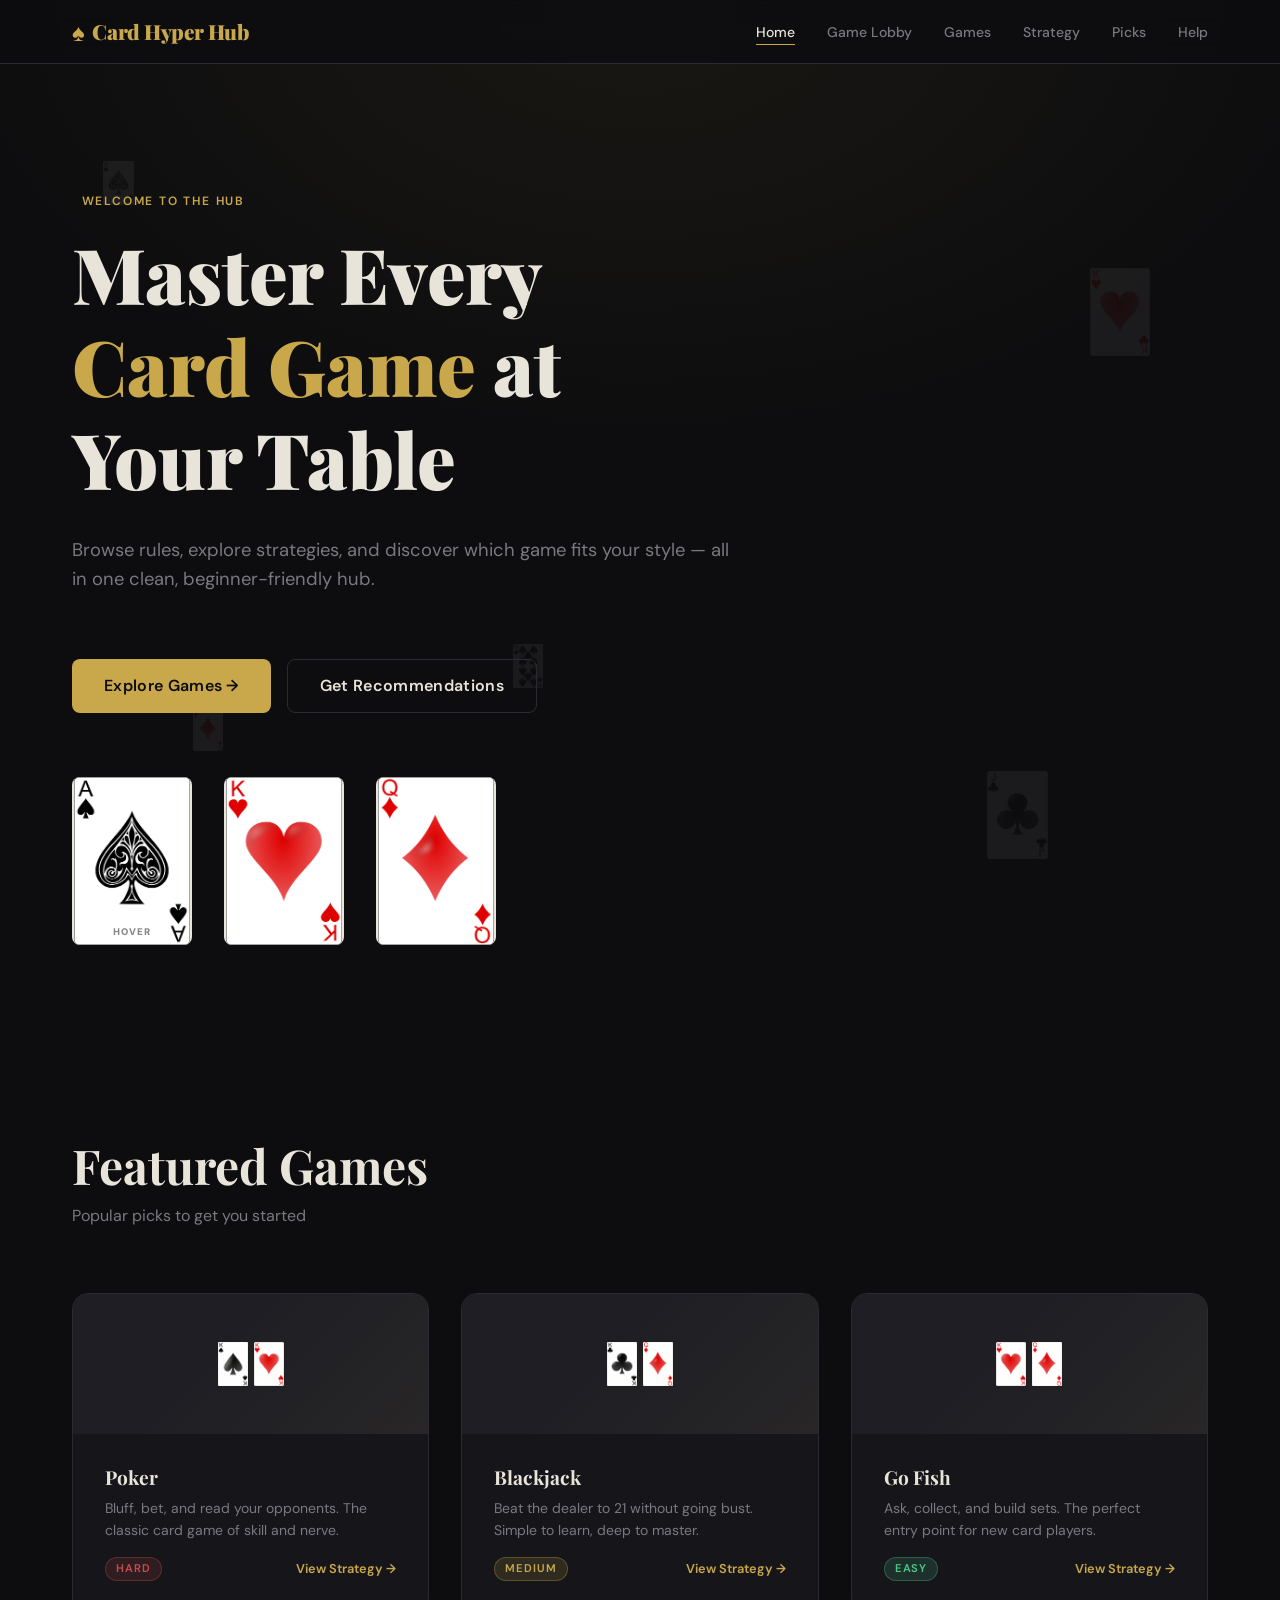
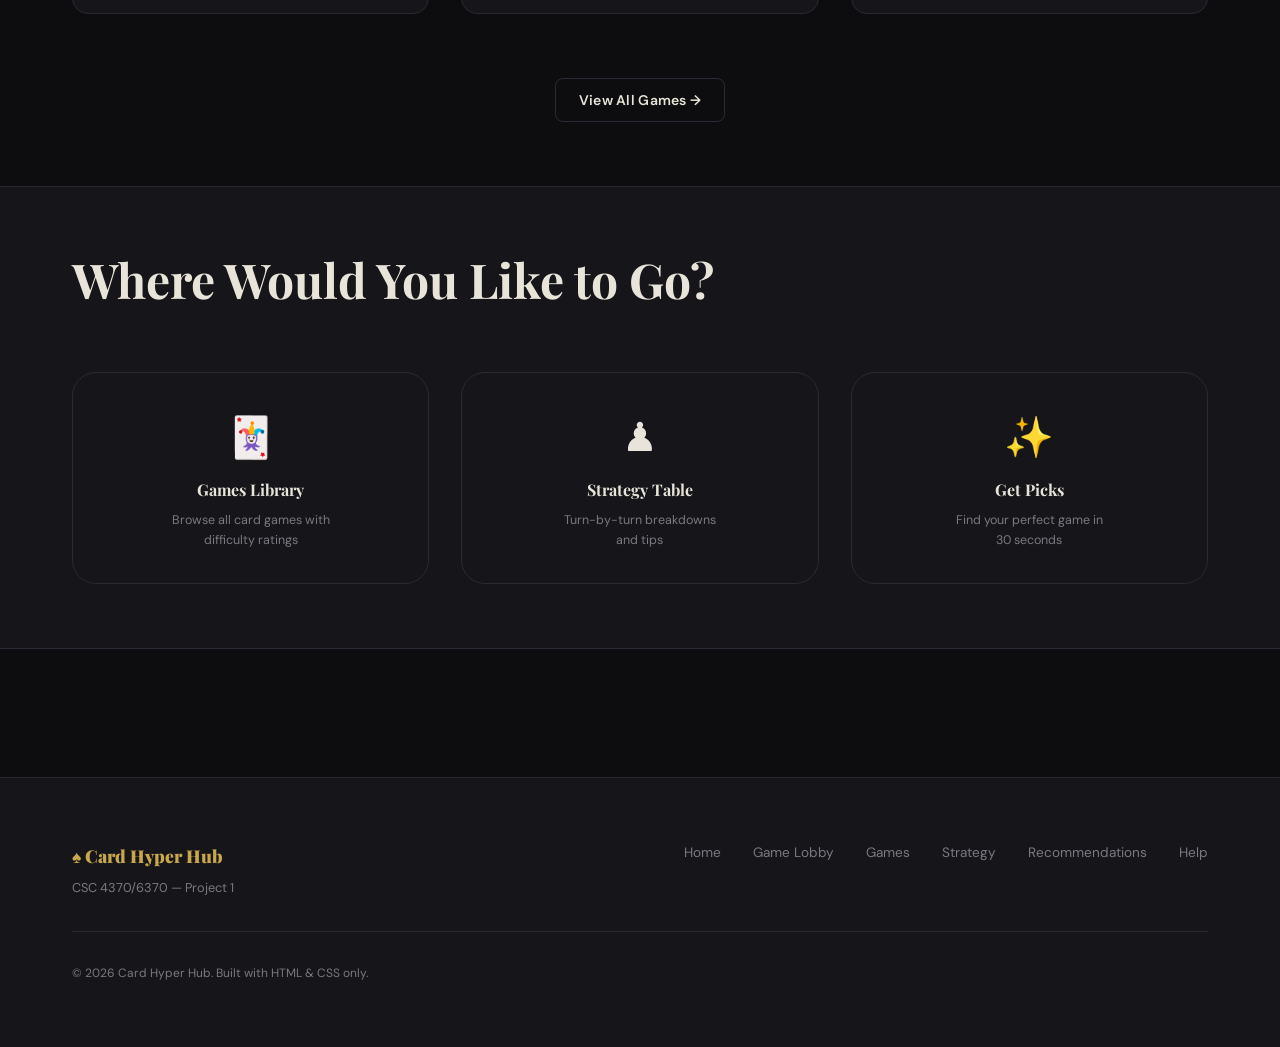
==== commit a0351344: "Add game lobby & card assets; rebrand Introduce a new Game Lobby (game-lobby.html) with UI, interact" ====
--- a/index.html
+++ b/index.html
@@ -3,8 +3,8 @@
 <head>
   <meta charset="UTF-8" />
   <meta name="viewport" content="width=device-width, initial-scale=1.0" />
-  <meta name="description" content="Card Gaming Hub — Browse card games, learn strategies, and get personalized recommendations." />
-  <title>Card Gaming Hub</title>
+  <meta name="description" content="Card Hyper Hub — Browse card games, learn strategies, and get personalized recommendations." />
+  <title>Card Hyper Hub</title>
   <link rel="stylesheet" href="css/base.css" />
   <link rel="stylesheet" href="css/layout.css" />
   <link rel="stylesheet" href="css/components.css" />
@@ -16,13 +16,13 @@
   <header role="banner">
     <nav class="navbar" aria-label="Main navigation">
       <div class="navbar__inner">
-        <a href="index.html" class="navbar__logo" aria-label="Card Gaming Hub home">
+          <a href="index.html" class="navbar__logo" aria-label="Card Hyper Hub home">
           <span class="suit" aria-hidden="true">♠</span>
-          Card Gaming Hub
+          Card Hyper Hub
         </a>
         <ul class="navbar__links" role="list">
           <li><a href="index.html" class="active" aria-current="page">Home</a></li>
-          <li><a href="play-area.html">Play Area</a></li>
+          <li><a href="game-lobby.html">Game Lobby</a></li>
           <li><a href="games.html">Games</a></li>
           <li><a href="strategy.html">Strategy</a></li>
           <li><a href="recommendations.html">Picks</a></li>
@@ -45,11 +45,11 @@
       padding-top: 64px;
     ">
       <!-- Decorative floating suits -->
-      <span class="suit-float" aria-hidden="true" style="top:15%; left:8%; animation-delay:0s;">♠</span>
-      <span class="suit-float" aria-hidden="true" style="top:25%; right:10%; animation-delay:2s; font-size:2.5rem;">♥</span>
-      <span class="suit-float" aria-hidden="true" style="bottom:30%; left:15%; animation-delay:4s; font-size:1rem;">♦</span>
-      <span class="suit-float" aria-hidden="true" style="bottom:20%; right:18%; animation-delay:6s; font-size:2rem;">♣</span>
-      <span class="suit-float" aria-hidden="true" style="top:60%; left:40%; animation-delay:3s; font-size:1.2rem;">♠</span>
+      <img class="suit-float" src="images/playing cards/ace_of_spades.png" alt="Ace of Spades" style="top:15%; left:8%; animation-delay:0s; width: 32px; height: 44px; object-fit: contain;">
+      <img class="suit-float" src="images/playing cards/king_of_hearts.png" alt="King of Hearts" style="top:25%; right:10%; animation-delay:2s; width: 64px; height: 88px; object-fit: contain;">
+      <img class="suit-float" src="images/playing cards/queen_of_diamonds.png" alt="Queen of Diamonds" style="bottom:30%; left:15%; animation-delay:4s; width: 32px; height: 44px; object-fit: contain;">
+      <img class="suit-float" src="images/playing cards/jack_of_clubs.png" alt="Jack of Clubs" style="bottom:20%; right:18%; animation-delay:6s; width: 64px; height: 88px; object-fit: contain;">
+      <img class="suit-float" src="images/playing cards/10_of_spades.png" alt="10 of Spades" style="top:60%; left:40%; animation-delay:3s; width: 32px; height: 44px; object-fit: contain;">
 
       <!-- Background gradient -->
       <div aria-hidden="true" style="
@@ -60,7 +60,7 @@
       <div class="container" style="position:relative; z-index:1; padding-top: var(--space-2xl); padding-bottom: var(--space-2xl);">
         <div style="max-width: 720px;">
           <p class="page-hero__eyebrow anim-fade-in" style="margin-bottom: var(--space-md);">
-            ♠ ♥ ♦ ♣ &nbsp; Welcome to the Hub
+            &nbsp; Welcome to the Hub
           </p>
           <h1 id="hero-title" class="anim-fade-up delay-1" style="margin-bottom: var(--space-lg);">
             Master Every<br>
@@ -92,7 +92,7 @@
           <div class="flip-container" title="Hover to flip">
             <div class="flip-card" tabindex="0" role="img" aria-label="Card: Ace of Spades — strategy card">
               <div class="flip-card__face flip-card__front">
-                ♠
+                <img src="images/playing cards/ace_of_spades.png" alt="Ace of Spades" style="width: 100%; height: 100%; object-fit: contain;">
                 <span style="font-size:0.6rem; letter-spacing:.1em; position:absolute; bottom:6px; opacity:0.5; font-family:var(--font-body);">HOVER</span>
               </div>
               <div class="flip-card__face flip-card__back card-back-pattern">
@@ -102,7 +102,7 @@
           <div class="flip-container" title="Hover to flip">
             <div class="flip-card" tabindex="0" role="img" aria-label="Card: King of Hearts — strategy card">
               <div class="flip-card__face flip-card__front red">
-                ♥
+                <img src="images/playing cards/king_of_hearts.png" alt="King of Hearts" style="width: 100%; height: 100%; object-fit: contain;">
               </div>
               <div class="flip-card__face flip-card__back card-back-pattern">
               </div>
@@ -111,7 +111,7 @@
           <div class="flip-container" title="Hover to flip">
             <div class="flip-card" tabindex="0" role="img" aria-label="Card: Queen of Diamonds — strategy card">
               <div class="flip-card__face flip-card__front red">
-                ♦
+                <img src="images/playing cards/queen_of_diamonds.png" alt="Queen of Diamonds" style="width: 100%; height: 100%; object-fit: contain;">
               </div>
               <div class="flip-card__face flip-card__back card-back-pattern">
               </div>
@@ -132,7 +132,8 @@
           <!-- Game Card 1 -->
           <article class="game-card anim-fade-up delay-1">
             <div class="game-card__visual">
-              <span aria-hidden="true">♠ ♥</span>
+              <img src="images/playing cards/king_of_spades.png" alt="King of Spades" style="width: 32px; height: 44px; object-fit: contain; margin-right: 4px;">
+              <img src="images/playing cards/king_of_hearts.png" alt="King of Hearts" style="width: 32px; height: 44px; object-fit: contain;">
             </div>
             <div class="game-card__body">
               <h3 class="game-card__title">Poker</h3>
@@ -146,7 +147,8 @@
           <!-- Game Card 2 -->
           <article class="game-card anim-fade-up delay-2">
             <div class="game-card__visual">
-              <span aria-hidden="true">♣ ♦</span>
+              <img src="images/playing cards/king_of_clubs.png" alt="King of Clubs" style="width: 32px; height: 44px; object-fit: contain; margin-right: 4px;">
+              <img src="images/playing cards/queen_of_diamonds.png" alt="Queen of Diamonds" style="width: 32px; height: 44px; object-fit: contain;">
             </div>
             <div class="game-card__body">
               <h3 class="game-card__title">Blackjack</h3>
@@ -160,7 +162,8 @@
           <!-- Game Card 3 -->
           <article class="game-card anim-fade-up delay-3">
             <div class="game-card__visual">
-              <span aria-hidden="true">♥ ♦</span>
+              <img src="images/playing cards/king_of_hearts.png" alt="King of Hearts" style="width: 32px; height: 44px; object-fit: contain; margin-right: 4px;">
+              <img src="images/playing cards/queen_of_diamonds.png" alt="Queen of Diamonds" style="width: 32px; height: 44px; object-fit: contain;">
             </div>
             <div class="game-card__body">
               <h3 class="game-card__title">Go Fish</h3>
@@ -209,12 +212,12 @@
     <div class="container">
       <div class="site-footer__inner">
         <div class="site-footer__brand">
-          ♠ Card Gaming Hub
+          ♠ Card Hyper Hub
           <p>CSC 4370/6370 — Project 1</p>
         </div>
         <nav class="site-footer__nav" aria-label="Footer navigation">
           <a href="index.html">Home</a>
-          <a href="play-area.html">Play Area</a>
+          <a href="game-lobby.html">Game Lobby</a>
           <a href="games.html">Games</a>
           <a href="strategy.html">Strategy</a>
           <a href="recommendations.html">Recommendations</a>
@@ -222,10 +225,10 @@
         </nav>
       </div>
       <div class="site-footer__bottom">
-        &copy; 2026 Card Gaming Hub. Built with HTML &amp; CSS only.
+        &copy; 2026 Card Hyper Hub. Built with HTML & CSS only.
       </div>
     </div>
   </footer>
 
 </body>
-</html>
+</html>
